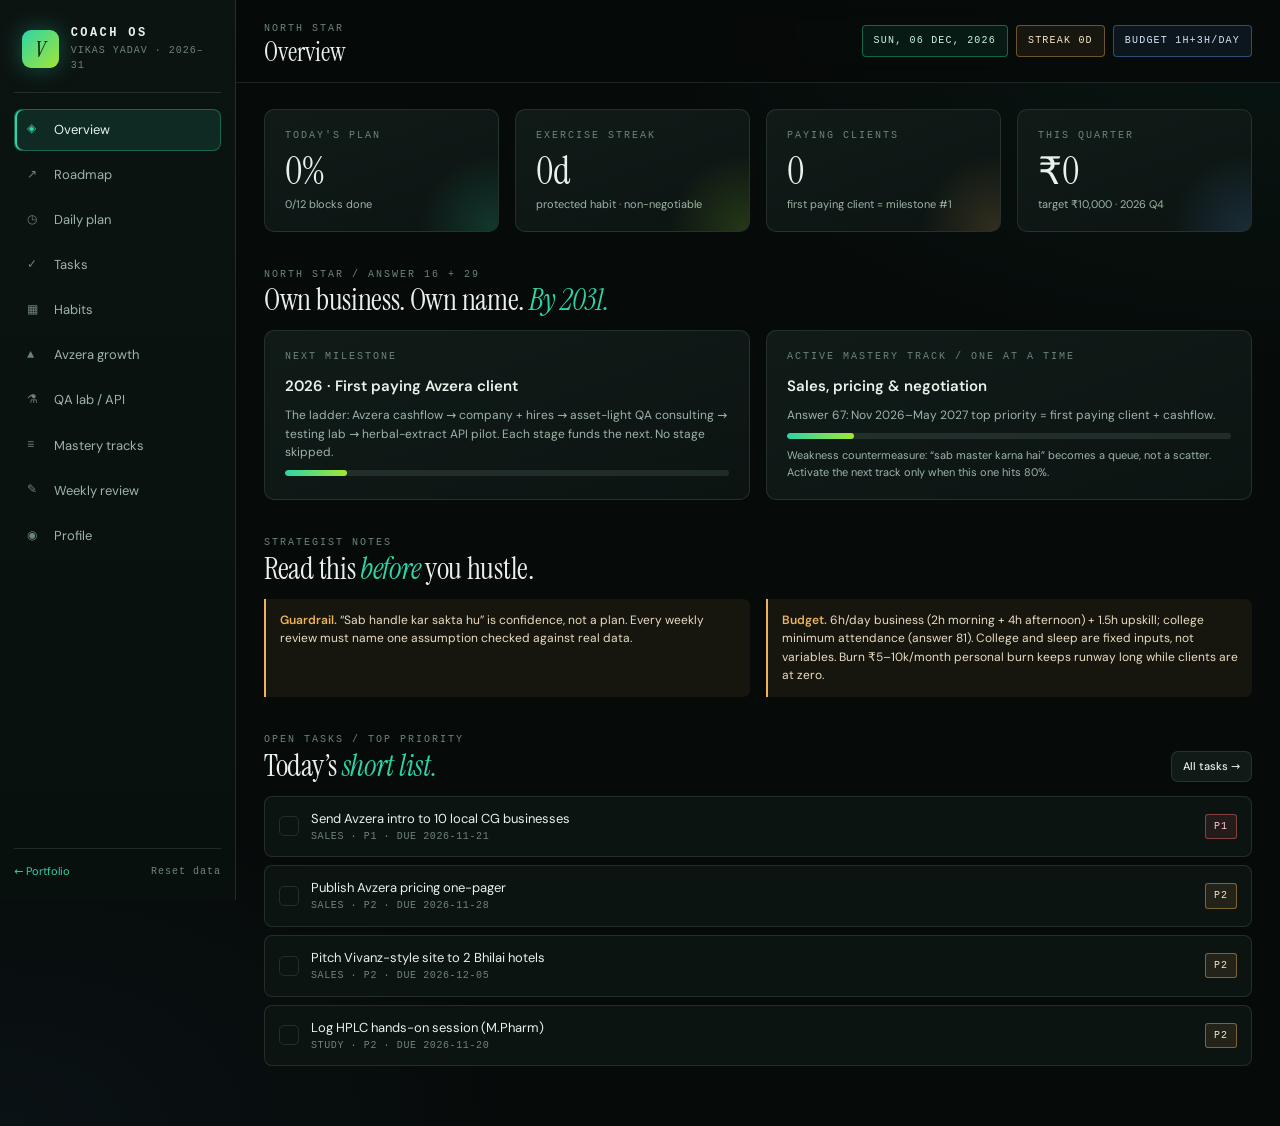
==== coach/index.html @ 81adb716 "Update portfolio to vikasyadav.is-a.dev Publish the full static site with canonical domain metadata " ====
<!DOCTYPE html>
<html lang="en">
<head>
<meta charset="UTF-8">
<meta name="viewport" content="width=device-width, initial-scale=1.0">
<title>Vikas Yadav — Life Coach OS</title>
<meta name="description" content="Personal life-coach dashboard for Vikas Yadav: M.Pharm QA + Avzera freelance + QA lab / API business plan, 2026–2031.">
<meta name="theme-color" content="#060a09">
<link rel="preload" as="font" type="font/woff2" href="../assets/fonts/dm-sans-latin.woff2" crossorigin>
<link rel="preload" as="font" type="font/woff2" href="../assets/fonts/instrument-serif-latin.woff2" crossorigin>
<link rel="stylesheet" href="coach.css">
<link rel="icon" href="data:image/svg+xml,%3Csvg xmlns='http://www.w3.org/2000/svg' viewBox='0 0 64 64'%3E%3Crect width='64' height='64' rx='14' fill='%23060a09'/%3E%3Ctext x='32' y='44' font-family='Georgia,serif' font-size='34' fill='%232dd4a7' text-anchor='middle' font-style='italic'%3EV%3C/text%3E%3C/svg%3E">
</head>
<body>
<div class="app">
  <aside class="side">
    <div class="side-brand">
      <span class="brand-mark">V</span>
      <div><b>COACH OS</b><small>VIKAS YADAV · 2026–31</small></div>
    </div>
    <nav class="side-nav" id="sideNav" aria-label="Coach views">
      <button data-view="overview" class="is-active"><i>◈</i>Overview</button>
      <button data-view="roadmap"><i>↗</i>Roadmap</button>
      <button data-view="daily"><i>◷</i>Daily plan</button>
      <button data-view="tasks"><i>✓</i>Tasks</button>
      <button data-view="habits"><i>▦</i>Habits</button>
      <button data-view="avzera"><i>▲</i>Avzera growth</button>
      <button data-view="lab"><i>⚗</i>QA lab / API</button>
      <button data-view="mastery"><i>≡</i>Mastery tracks</button>
      <button data-view="review"><i>✎</i>Weekly review</button>
      <button data-view="profile"><i>◉</i>Profile</button>
    </nav>
    <div class="side-foot">
      <a href="../index.html">← Portfolio</a>
      <button id="resetBtn" title="Reset all local data to the seeded plan">Reset data</button>
    </div>
  </aside>

  <div class="main">
    <header class="top">
      <div class="top-title">
        <span class="eyebrow" id="topEyebrow">NORTH STAR</span>
        <h1 id="topTitle">Overview</h1>
      </div>
      <div class="top-chips">
        <span class="chip chip-teal" id="chipDate"></span>
        <span class="chip chip-amber" id="chipStreak"></span>
        <span class="chip chip-blue" id="chipBudget"></span>
      </div>
    </header>
    <main class="content" id="viewRoot" tabindex="-1"></main>
  </div>
</div>

<div class="drawer-scrim" id="drawerScrim" hidden></div>
<aside class="drawer" id="drawer" aria-label="Detail drawer" hidden>
  <div class="drawer-head">
    <span class="eyebrow" id="drawerKind">DETAIL</span>
    <button class="icon-btn" id="drawerClose" aria-label="Close drawer">✕</button>
  </div>
  <div class="drawer-body" id="drawerBody"></div>
</aside>

<div class="toasts" id="toasts" aria-live="polite"></div>

<script src="coach.js"></script>
</body>
</html>
---- coach/coach.css ----
@font-face{font-family:DM Sans;font-style:normal;font-weight:300 600;font-display:swap;src:url(../assets/fonts/dm-sans-latin.woff2) format("woff2")}@font-face{font-family:"Instrument Serif";font-style:normal;font-weight:400;font-display:swap;src:url(../assets/fonts/instrument-serif-latin.woff2) format("woff2")}@font-face{font-family:"Instrument Serif";font-style:italic;font-weight:400;font-display:swap;src:url(../assets/fonts/instrument-serif-italic-latin.woff2) format("woff2")}:root{--bg:#060a09;--surface:#0c1412;--surface-2:#101b18;--overlay:#152420;--ink:#e8f2ec;--muted:#9db4a9;--faint:#6d8479;--line:rgba(157,180,169,.16);--teal:#2dd4a7;--green:#5ed6a0;--lime:#a3e635;--amber:#f0b25a;--blue:#60a5fa;--magenta:#c484e8;--red:#f87171;--font-body:"DM Sans",system-ui,sans-serif;--font-display:"Instrument Serif",Georgia,serif;--font-mono:Consolas,"SF Mono",Menlo,monospace;--ease:cubic-bezier(.25,1,.5,1)}*{margin:0;padding:0;box-sizing:border-box}html{scrollbar-color:var(--teal) var(--surface);scrollbar-width:thin}body{background:radial-gradient(90% 60% at 100% 0%,rgba(45,212,167,.06),transparent 60%),radial-gradient(70% 50% at 0% 100%,rgba(96,165,250,.05),transparent 60%),var(--bg);color:var(--ink);font-family:var(--font-body);font-size:14px;line-height:1.55}::-webkit-scrollbar{width:10px;height:10px}::-webkit-scrollbar-track{background:var(--surface)}::-webkit-scrollbar-thumb{background:linear-gradient(180deg,var(--teal),#1a8f70);border-radius:6px;border:2px solid var(--surface)}::-webkit-scrollbar-thumb:hover{background:var(--teal)}button{font:inherit;color:inherit;background:none;border:0;cursor:pointer}input,select,textarea{font:inherit;color:var(--ink);background:var(--surface-2);border:1px solid var(--line);border-radius:6px;padding:9px 11px;outline:none}input:focus,select:focus,textarea:focus{border-color:var(--teal);box-shadow:0 0 0 3px #2dd4a726}a{color:var(--teal);text-decoration:none}.eyebrow{font-family:var(--font-mono);font-size:10px;letter-spacing:2px;color:var(--faint);text-transform:uppercase}h2{font-family:var(--font-display);font-weight:400;font-size:30px;letter-spacing:-.01em;line-height:1.1}h2 em{color:var(--teal)}h3{font-size:15px;font-weight:600}.muted{color:var(--muted)}.app{display:grid;grid-template-columns:236px minmax(0,1fr);min-height:100vh}[hidden]{display:none!important}.side{position:sticky;top:0;height:100vh;display:flex;flex-direction:column;background:linear-gradient(180deg,var(--surface),#08100e);border-right:1px solid var(--line);padding:20px 14px}.side-brand{display:flex;gap:12px;align-items:center;padding:4px 8px 18px;border-bottom:1px solid var(--line)}.brand-mark{width:38px;height:38px;border-radius:9px;display:grid;place-items:center;font-family:var(--font-display);font-style:italic;font-size:22px;color:#04100c;background:linear-gradient(135deg,var(--teal),var(--lime));box-shadow:0 0 22px #2dd4a759}.side-brand b{display:block;font-family:var(--font-mono);font-size:12px;letter-spacing:2.4px}.side-brand small{display:block;font-family:var(--font-mono);font-size:10px;letter-spacing:1px;color:var(--faint)}.side-nav{display:flex;flex-direction:column;gap:3px;margin-top:16px;overflow-y:auto}.side-nav button{display:flex;align-items:center;gap:11px;text-align:left;padding:10px 12px;border-radius:8px;color:var(--muted);font-size:13px;border:1px solid transparent;transition:background .18s,color .18s}.side-nav button i{font-style:normal;font-family:var(--font-mono);font-size:12px;width:16px;color:var(--faint)}.side-nav button:hover{background:#2dd4a712;color:var(--ink)}.side-nav button.is-active{background:#2dd4a71f;color:var(--ink);border-color:#2dd4a759;box-shadow:inset 2px 0 0 var(--teal)}.side-nav button.is-active i{color:var(--teal)}.side-foot{margin-top:auto;padding-top:14px;border-top:1px solid var(--line);display:flex;justify-content:space-between;align-items:center;font-size:11px}.side-foot button{color:var(--faint);font-family:var(--font-mono);font-size:10px;letter-spacing:1px}.side-foot button:hover{color:var(--red)}.main{min-width:0;display:flex;flex-direction:column}.top{position:sticky;top:0;z-index:20;display:flex;justify-content:space-between;align-items:center;gap:16px;padding:16px 28px;background:#060a09db;backdrop-filter:blur(12px);border-bottom:1px solid var(--line)}.top h1{font-family:var(--font-display);font-weight:400;font-size:26px;line-height:1.1}.top-chips{display:flex;gap:8px;flex-wrap:wrap;justify-content:flex-end}.chip{font-family:var(--font-mono);font-size:10px;letter-spacing:1.2px;padding:7px 11px;border-radius:4px;border:1px solid var(--line);color:var(--muted);white-space:nowrap}.chip-teal{color:#c9f5e6;border-color:#2dd4a766;background:#2dd4a714}.chip-amber{color:#f7e6c8;border-color:#f0b25a66;background:#f0b25a14}.chip-blue{color:#d6e6fb;border-color:#60a5fa66;background:#60a5fa14}.content{padding:26px 28px 60px;max-width:1180px;width:100%;margin:0 auto;outline:none}.grid{display:grid;gap:16px}.g2{grid-template-columns:1fr 1fr}.g3{grid-template-columns:repeat(3,1fr)}.g4{grid-template-columns:repeat(4,1fr)}.card{background:linear-gradient(160deg,var(--surface-2),var(--surface));border:1px solid var(--line);border-radius:10px;padding:18px 20px}.card h3{margin-bottom:8px}.card .eyebrow{display:block;margin-bottom:10px}.kpi{position:relative;overflow:hidden}.kpi:after{content:"";position:absolute;inset:auto -30% -60% auto;width:150px;height:150px;border-radius:50%;background:radial-gradient(circle,var(--kpi-glow,rgba(45,212,167,.16)),transparent 70%)}.kpi b{display:block;font-family:var(--font-display);font-size:38px;line-height:1.05;font-weight:400}.kpi small{display:block;color:var(--muted);font-size:11px;margin-top:4px}.kpi .eyebrow{margin-bottom:8px}.section-head{display:flex;justify-content:space-between;align-items:end;gap:16px;margin:30px 0 14px;flex-wrap:wrap}.section-head:first-child{margin-top:0}.section-head p{color:var(--muted);font-size:12px;max-width:60ch}.btn{display:inline-flex;align-items:center;gap:8px;padding:9px 16px;border-radius:7px;font-size:12px;font-weight:500;background:linear-gradient(135deg,var(--teal),#1fbf92);color:#04100c;transition:filter .15s,transform .15s}.btn:hover{filter:brightness(1.1)}.btn:active{transform:scale(.97)}.btn-ghost{background:var(--surface-2);color:var(--ink);border:1px solid var(--line)}.btn-ghost:hover{border-color:var(--teal)}.btn-danger{background:#f8717124;color:#fecaca;border:1px solid rgba(248,113,113,.4)}.btn-sm{padding:6px 11px;font-size:11px}.icon-btn{width:30px;height:30px;border-radius:6px;display:grid;place-items:center;color:var(--muted);border:1px solid var(--line)}.icon-btn:hover{color:var(--ink);border-color:var(--teal)}.tag{display:inline-block;font-family:var(--font-mono);font-size:10px;letter-spacing:1px;padding:4px 8px;border-radius:3px;border:1px solid var(--line);color:var(--muted)}.tag-teal{color:#c9f5e6;border-color:#2dd4a773;background:#2dd4a71a}.tag-amber{color:#f7e6c8;border-color:#f0b25a73;background:#f0b25a1a}.tag-blue{color:#d6e6fb;border-color:#60a5fa73;background:#60a5fa1a}.tag-magenta{color:#eed9f9;border-color:#c484e873;background:#c484e81a}.tag-lime{color:#eaf9c9;border-color:#a3e63573;background:#a3e6351a}.tag-red{color:#fecaca;border-color:#f8717173;background:#f871711a}.bar{height:6px;border-radius:4px;background:#9db4a924;overflow:hidden;margin-top:8px}.bar i{display:block;height:100%;border-radius:4px;background:linear-gradient(90deg,var(--teal),var(--lime));transition:width .5s var(--ease)}.note{border-left:2px solid var(--amber);background:#f0b25a12;padding:12px 14px;border-radius:0 7px 7px 0;color:#e9dcc3;font-size:12px}.note b{color:var(--amber)}.list{display:flex;flex-direction:column;gap:8px}.row-item{display:flex;align-items:center;gap:12px;padding:12px 14px;background:var(--surface);border:1px solid var(--line);border-radius:8px;transition:border-color .15s,background .15s}.row-item:hover{border-color:#2dd4a766}.row-item.is-done{opacity:.55}.row-item.is-done .row-title{text-decoration:line-through}.row-item.dragging{opacity:.4;border-style:dashed}.row-item.drag-over{border-color:var(--teal);box-shadow:0 -2px 0 var(--teal)}.row-title{flex:1;min-width:0;font-size:13px;cursor:pointer}.row-title small{display:block;color:var(--faint);font-size:10px;font-family:var(--font-mono);letter-spacing:.6px}.row-check{width:20px;height:20px;border-radius:5px;border:1px solid var(--line);display:grid;place-items:center;color:transparent;flex:none}.row-check.on{background:var(--teal);border-color:var(--teal);color:#04100c}.drag-handle{cursor:grab;color:var(--faint);font-family:var(--font-mono);flex:none}.toolbar{display:flex;gap:8px;flex-wrap:wrap;align-items:center;margin-bottom:14px}.toolbar input[type=search]{flex:1;min-width:160px}.toolbar select{padding:8px 10px;font-size:12px}.saved-views{display:flex;gap:6px;flex-wrap:wrap;margin-bottom:12px}.saved-views button{font-family:var(--font-mono);font-size:10px;letter-spacing:1px;padding:6px 10px;border-radius:20px;border:1px solid var(--line);color:var(--muted)}.saved-views button:hover{border-color:var(--teal);color:var(--ink)}.saved-views button.is-on{border-color:var(--teal);color:#c9f5e6;background:#2dd4a71a}.bulk-bar{display:flex;gap:10px;align-items:center;padding:10px 14px;margin-bottom:12px;border-radius:8px;background:#60a5fa1a;border:1px solid rgba(96,165,250,.35);font-size:12px}.habit-grid{display:grid;grid-template-columns:1.4fr repeat(7,1fr);gap:6px;align-items:center}.habit-grid .h-head{font-family:var(--font-mono);font-size:10px;letter-spacing:1px;color:var(--faint);text-align:center}.habit-grid .h-name{font-size:12px;color:var(--muted)}.h-cell{height:34px;border-radius:6px;border:1px solid var(--line);background:var(--surface);transition:background .15s}.h-cell:hover{border-color:var(--teal)}.h-cell.on{background:linear-gradient(135deg,#2dd4a7d9,#a3e635b3);border-color:var(--teal);box-shadow:0 0 12px #2dd4a740}.h-cell.today{outline:1px solid var(--amber);outline-offset:2px}.stage{position:relative;padding:18px 20px 18px 26px;border:1px solid var(--line);border-radius:10px;background:var(--surface)}.stage:before{content:"";position:absolute;left:10px;top:22px;bottom:22px;width:2px;background:linear-gradient(180deg,var(--stage-hue,var(--teal)),transparent)}.stage .year{font-family:var(--font-mono);font-size:10px;letter-spacing:2px;color:var(--stage-hue,var(--teal))}.stage h3{margin:6px 0;font-size:17px}.stage p{color:var(--muted);font-size:12px}.stage .ms{display:flex;gap:8px;align-items:center;margin-top:10px;font-size:12px}.stage .ms button{flex:none}.check{display:flex;gap:10px;align-items:flex-start;padding:8px 0;border-bottom:1px dashed var(--line);font-size:12.5px;color:var(--muted)}.check:last-child{border-bottom:0}.check.on{color:var(--ink)}.check .row-check{margin-top:1px}.drawer-scrim{position:fixed;inset:0;z-index:60;background:#03060599;backdrop-filter:blur(4px)}.drawer{position:fixed;top:0;right:0;bottom:0;z-index:61;width:min(440px,100vw);background:linear-gradient(180deg,var(--overlay),var(--surface));border-left:1px solid rgba(45,212,167,.3);box-shadow:-30px 0 70px #00000080;display:flex;flex-direction:column;animation:drawer-in .3s var(--ease)}@keyframes drawer-in{0%{transform:translate(40px);opacity:0}to{transform:none;opacity:1}}.drawer-head{display:flex;justify-content:space-between;align-items:center;padding:16px 20px;border-bottom:1px solid var(--line)}.drawer-body{padding:20px;overflow-y:auto;display:flex;flex-direction:column;gap:14px}.drawer-body label{display:block;font-family:var(--font-mono);font-size:10px;letter-spacing:1.4px;color:var(--faint);margin-bottom:6px}.drawer-body input,.drawer-body select,.drawer-body textarea{width:100%}.drawer-body textarea{min-height:90px;resize:vertical}.drawer-actions{display:flex;gap:10px;margin-top:6px;flex-wrap:wrap}.toasts{position:fixed;bottom:18px;left:50%;transform:translate(-50%);z-index:80;display:flex;flex-direction:column;gap:8px;align-items:center}.toast{display:flex;gap:14px;align-items:center;padding:11px 16px;border-radius:9px;background:var(--overlay);border:1px solid rgba(45,212,167,.4);box-shadow:0 14px 40px #00000080;font-size:12.5px;animation:toast-in .25s var(--ease)}.toast button{color:var(--teal);font-weight:600;font-size:12px}@keyframes toast-in{0%{transform:translateY(12px);opacity:0}to{transform:none;opacity:1}}.review-form{display:grid;gap:12px}.review-form .g2{gap:12px}.review-entry{border-left:2px solid var(--teal)}.review-entry .eyebrow{margin-bottom:6px}.fact{display:flex;justify-content:space-between;gap:14px;padding:9px 0;border-bottom:1px dashed var(--line);font-size:12.5px}.fact:last-child{border-bottom:0}.fact span:first-child{color:var(--faint);font-family:var(--font-mono);font-size:10px;letter-spacing:1.2px;padding-top:3px}.fact span:last-child{text-align:right;color:var(--ink)}@media(max-width:980px){.g4,.g3{grid-template-columns:1fr 1fr}}@media(max-width:820px){.app{grid-template-columns:minmax(0,1fr)}.side{position:sticky;top:0;height:auto;z-index:30;flex-direction:row;align-items:center;gap:12px;padding:10px 12px;border-right:0;border-bottom:1px solid var(--line);min-width:0}.side-brand{padding:0;border:0;flex:none}.side-brand div{display:none}.side-nav{flex-direction:row;margin:0;overflow-x:auto;flex:1;min-width:0}.side-nav button{white-space:nowrap;padding:8px 11px;font-size:12px}.side-foot{display:none}.top{padding:12px 16px}.top h1{font-size:21px}.content{padding:18px 14px 50px}.g2,.g3,.g4{grid-template-columns:1fr}.habit-grid{grid-template-columns:1.2fr repeat(7,1fr);gap:4px}.h-cell{height:28px}}@media(max-width:820px){.top{flex-direction:column;align-items:stretch;gap:10px}.top-chips{justify-content:flex-start}.side-nav button,.btn,.btn-sm,.toolbar select,.saved-views button{min-height:44px}.icon-btn{width:44px;height:44px}.h-cell{height:44px}.row-check{position:relative}.row-check:after{content:"";position:absolute;inset:-12px}}
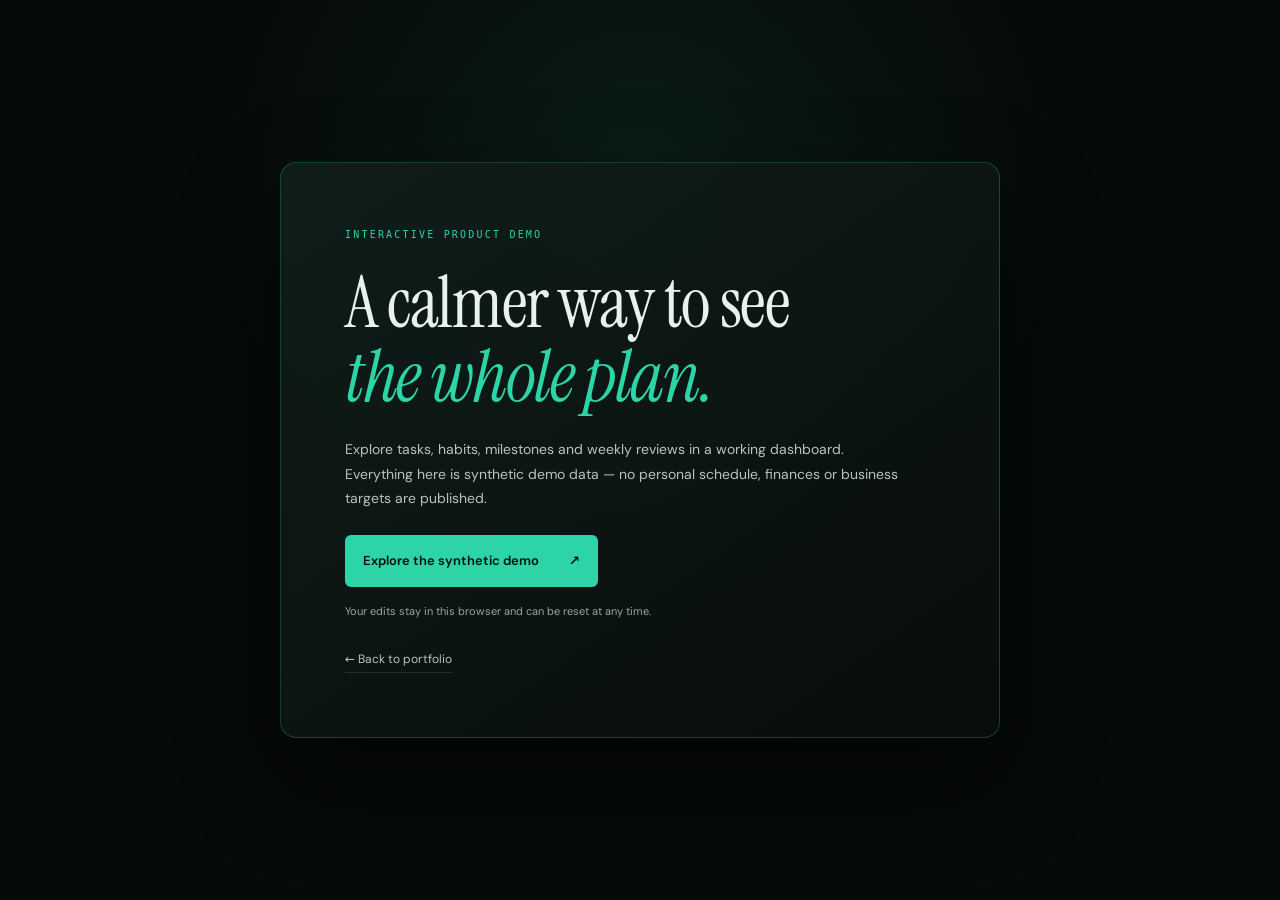
==== commit 87fff50e: "Deploy audited portfolio and privacy-safe Coach" ====
--- a/coach/index.html
+++ b/coach/index.html
@@ -2,37 +2,65 @@
 <html lang="en">
 <head>
 <meta charset="UTF-8">
-<meta name="viewport" content="width=device-width, initial-scale=1.0">
-<title>Vikas Yadav — Life Coach OS</title>
-<meta name="description" content="Personal life-coach dashboard for Vikas Yadav: M.Pharm QA + Avzera freelance + QA lab / API business plan, 2026–2031.">
+<meta name="viewport" content="width=device-width, initial-scale=1.0, viewport-fit=cover">
+<meta name="robots" content="noindex, nofollow">
+<title>Coach OS — Public Demo</title>
+<meta name="description" content="An interactive planning dashboard demo with synthetic data. Personal Coach OS data is not published.">
 <meta name="theme-color" content="#060a09">
 <link rel="preload" as="font" type="font/woff2" href="../assets/fonts/dm-sans-latin.woff2" crossorigin>
 <link rel="preload" as="font" type="font/woff2" href="../assets/fonts/instrument-serif-latin.woff2" crossorigin>
 <link rel="stylesheet" href="coach.css">
-<link rel="icon" href="data:image/svg+xml,%3Csvg xmlns='http://www.w3.org/2000/svg' viewBox='0 0 64 64'%3E%3Crect width='64' height='64' rx='14' fill='%23060a09'/%3E%3Ctext x='32' y='44' font-family='Georgia,serif' font-size='34' fill='%232dd4a7' text-anchor='middle' font-style='italic'%3EV%3C/text%3E%3C/svg%3E">
+<link rel="icon" href="data:image/svg+xml,%3Csvg xmlns='http://www.w3.org/2000/svg' viewBox='0 0 64 64'%3E%3Crect width='64' height='64' rx='14' fill='%23060a09'/%3E%3Ctext x='32' y='44' font-family='Georgia,serif' font-size='34' fill='%232dd4a7' text-anchor='middle' font-style='italic'%3EC%3C/text%3E%3C/svg%3E">
 </head>
 <body>
-<div class="app">
-  <aside class="side">
+<a class="skip-link" id="skipLink" href="#viewRoot" hidden>Skip to dashboard</a>
+<main class="demo-gate" id="demoGate" aria-labelledby="demoGateTitle">
+  <div class="demo-gate-card">
+    <span class="demo-kicker">INTERACTIVE PRODUCT DEMO</span>
+    <h1 id="demoGateTitle">A calmer way to see<br><em>the whole plan.</em></h1>
+    <p>Explore tasks, habits, milestones and weekly reviews in a working dashboard. Everything here is synthetic demo data — no personal schedule, finances or business targets are published.</p>
+    <button class="demo-enter" id="demoEnter" type="button">Explore the synthetic demo <span aria-hidden="true">↗</span></button>
+    <small>Your edits stay in this browser and can be reset at any time.</small>
+    <a href="../index.html">← Back to portfolio</a>
+  </div>
+</main>
+<div class="app" id="coachApp" hidden>
+  <aside class="side" aria-label="Coach OS navigation">
     <div class="side-brand">
-      <span class="brand-mark">V</span>
-      <div><b>COACH OS</b><small>VIKAS YADAV · 2026–31</small></div>
+      <span class="brand-mark" aria-hidden="true">C</span>
+      <div><b>COACH OS</b><small>PUBLIC DEMO · SYNTHETIC DATA</small></div>
     </div>
     <nav class="side-nav" id="sideNav" aria-label="Coach views">
-      <button data-view="overview" class="is-active"><i>◈</i>Overview</button>
-      <button data-view="roadmap"><i>↗</i>Roadmap</button>
-      <button data-view="daily"><i>◷</i>Daily plan</button>
-      <button data-view="tasks"><i>✓</i>Tasks</button>
-      <button data-view="habits"><i>▦</i>Habits</button>
-      <button data-view="avzera"><i>▲</i>Avzera growth</button>
-      <button data-view="lab"><i>⚗</i>QA lab / API</button>
-      <button data-view="mastery"><i>≡</i>Mastery tracks</button>
-      <button data-view="review"><i>✎</i>Weekly review</button>
-      <button data-view="profile"><i>◉</i>Profile</button>
+      <div class="nav-group" role="group" aria-labelledby="navPlanLabel">
+        <span class="nav-group-label" id="navPlanLabel">Plan</span>
+        <div class="nav-group-items">
+          <button type="button" data-view="overview" class="is-active" aria-current="page"><i aria-hidden="true">◈</i>Overview</button>
+          <button type="button" data-view="roadmap"><i aria-hidden="true">↗</i>Roadmap</button>
+          <button type="button" data-view="daily"><i aria-hidden="true">◷</i>Daily plan</button>
+          <button type="button" data-view="tasks"><i aria-hidden="true">✓</i>Tasks</button>
+        </div>
+      </div>
+      <div class="nav-group" role="group" aria-labelledby="navPracticeLabel">
+        <span class="nav-group-label" id="navPracticeLabel">Practice</span>
+        <div class="nav-group-items">
+          <button type="button" data-view="habits"><i aria-hidden="true">▦</i>Habits</button>
+          <button type="button" data-view="lab"><i aria-hidden="true">⚗</i>QA process demo</button>
+          <button type="button" data-view="mastery"><i aria-hidden="true">≡</i>Mastery tracks</button>
+        </div>
+      </div>
+      <div class="nav-group" role="group" aria-labelledby="navGrowthLabel">
+        <span class="nav-group-label" id="navGrowthLabel">Growth</span>
+        <div class="nav-group-items">
+          <button type="button" data-view="pipeline"><i aria-hidden="true">▲</i>Project pipeline</button>
+          <button type="button" data-view="review"><i aria-hidden="true">✎</i>Weekly review</button>
+          <button type="button" data-view="profile"><i aria-hidden="true">◉</i>Profile</button>
+        </div>
+      </div>
     </nav>
     <div class="side-foot">
       <a href="../index.html">← Portfolio</a>
-      <button id="resetBtn" title="Reset all local data to the seeded plan">Reset data</button>
+      <span class="demo-label">Synthetic data only</span>
+      <button id="resetBtn" type="button" title="Reset the synthetic demo data">Reset demo</button>
     </div>
   </aside>
 
@@ -42,26 +70,41 @@
         <span class="eyebrow" id="topEyebrow">NORTH STAR</span>
         <h1 id="topTitle">Overview</h1>
       </div>
-      <div class="top-chips">
-        <span class="chip chip-teal" id="chipDate"></span>
-        <span class="chip chip-amber" id="chipStreak"></span>
-        <span class="chip chip-blue" id="chipBudget"></span>
+      <div class="top-actions">
+        <div class="top-chips">
+          <span class="chip chip-teal" id="chipDate"></span>
+          <span class="chip chip-amber" id="chipStreak"></span>
+          <span class="chip chip-blue" id="chipBudget"></span>
+        </div>
+        <button class="btn btn-ghost btn-sm reset-mobile" id="resetMobileBtn" type="button">Reset demo</button>
       </div>
     </header>
-    <main class="content" id="viewRoot" tabindex="-1"></main>
+    <div class="storage-status" id="storageStatus" role="status" aria-live="polite" hidden>
+      <span id="storageStatusText"></span>
+      <div class="storage-actions">
+        <button class="btn btn-ghost btn-sm" id="retryStorageBtn" type="button">Try again</button>
+        <button class="btn btn-ghost btn-sm" id="useSessionBtn" type="button" hidden>Keep session edits</button>
+        <button class="btn btn-ghost btn-sm" id="resetStorageBtn" type="button">Reset demo</button>
+      </div>
+    </div>
+    <main class="content" id="viewRoot" tabindex="-1" aria-labelledby="topTitle"></main>
   </div>
 </div>
 
-<div class="drawer-scrim" id="drawerScrim" hidden></div>
-<aside class="drawer" id="drawer" aria-label="Detail drawer" hidden>
+<dialog class="drawer" id="drawer" role="dialog" aria-modal="true" aria-labelledby="drawerTitle" aria-describedby="drawerDescription">
   <div class="drawer-head">
-    <span class="eyebrow" id="drawerKind">DETAIL</span>
-    <button class="icon-btn" id="drawerClose" aria-label="Close drawer">✕</button>
+    <div>
+      <span class="eyebrow" id="drawerKind">PUBLIC DEMO EDITOR</span>
+      <h2 id="drawerTitle">Detail</h2>
+    </div>
+    <button class="icon-btn" id="drawerClose" type="button" aria-label="Close dialog">✕</button>
   </div>
+  <p class="sr-only" id="drawerDescription">Edit synthetic demo details. Press Escape or use Close dialog to return.</p>
   <div class="drawer-body" id="drawerBody"></div>
-</aside>
+</dialog>
 
 <div class="toasts" id="toasts" aria-live="polite"></div>
+<div class="sr-only" id="announcer" role="status" aria-live="polite" aria-atomic="true"></div>
 
 <script src="coach.js"></script>
 </body>
--- a/coach/coach.css
+++ b/coach/coach.css
@@ -1 +1 @@
-@font-face{font-family:DM Sans;font-style:normal;font-weight:300 600;font-display:swap;src:url(../assets/fonts/dm-sans-latin.woff2) format("woff2")}@font-face{font-family:"Instrument Serif";font-style:normal;font-weight:400;font-display:swap;src:url(../assets/fonts/instrument-serif-latin.woff2) format("woff2")}@font-face{font-family:"Instrument Serif";font-style:italic;font-weight:400;font-display:swap;src:url(../assets/fonts/instrument-serif-italic-latin.woff2) format("woff2")}:root{--bg:#060a09;--surface:#0c1412;--surface-2:#101b18;--overlay:#152420;--ink:#e8f2ec;--muted:#9db4a9;--faint:#6d8479;--line:rgba(157,180,169,.16);--teal:#2dd4a7;--green:#5ed6a0;--lime:#a3e635;--amber:#f0b25a;--blue:#60a5fa;--magenta:#c484e8;--red:#f87171;--font-body:"DM Sans",system-ui,sans-serif;--font-display:"Instrument Serif",Georgia,serif;--font-mono:Consolas,"SF Mono",Menlo,monospace;--ease:cubic-bezier(.25,1,.5,1)}*{margin:0;padding:0;box-sizing:border-box}html{scrollbar-color:var(--teal) var(--surface);scrollbar-width:thin}body{background:radial-gradient(90% 60% at 100% 0%,rgba(45,212,167,.06),transparent 60%),radial-gradient(70% 50% at 0% 100%,rgba(96,165,250,.05),transparent 60%),var(--bg);color:var(--ink);font-family:var(--font-body);font-size:14px;line-height:1.55}::-webkit-scrollbar{width:10px;height:10px}::-webkit-scrollbar-track{background:var(--surface)}::-webkit-scrollbar-thumb{background:linear-gradient(180deg,var(--teal),#1a8f70);border-radius:6px;border:2px solid var(--surface)}::-webkit-scrollbar-thumb:hover{background:var(--teal)}button{font:inherit;color:inherit;background:none;border:0;cursor:pointer}input,select,textarea{font:inherit;color:var(--ink);background:var(--surface-2);border:1px solid var(--line);border-radius:6px;padding:9px 11px;outline:none}input:focus,select:focus,textarea:focus{border-color:var(--teal);box-shadow:0 0 0 3px #2dd4a726}a{color:var(--teal);text-decoration:none}.eyebrow{font-family:var(--font-mono);font-size:10px;letter-spacing:2px;color:var(--faint);text-transform:uppercase}h2{font-family:var(--font-display);font-weight:400;font-size:30px;letter-spacing:-.01em;line-height:1.1}h2 em{color:var(--teal)}h3{font-size:15px;font-weight:600}.muted{color:var(--muted)}.app{display:grid;grid-template-columns:236px minmax(0,1fr);min-height:100vh}[hidden]{display:none!important}.side{position:sticky;top:0;height:100vh;display:flex;flex-direction:column;background:linear-gradient(180deg,var(--surface),#08100e);border-right:1px solid var(--line);padding:20px 14px}.side-brand{display:flex;gap:12px;align-items:center;padding:4px 8px 18px;border-bottom:1px solid var(--line)}.brand-mark{width:38px;height:38px;border-radius:9px;display:grid;place-items:center;font-family:var(--font-display);font-style:italic;font-size:22px;color:#04100c;background:linear-gradient(135deg,var(--teal),var(--lime));box-shadow:0 0 22px #2dd4a759}.side-brand b{display:block;font-family:var(--font-mono);font-size:12px;letter-spacing:2.4px}.side-brand small{display:block;font-family:var(--font-mono);font-size:10px;letter-spacing:1px;color:var(--faint)}.side-nav{display:flex;flex-direction:column;gap:3px;margin-top:16px;overflow-y:auto}.side-nav button{display:flex;align-items:center;gap:11px;text-align:left;padding:10px 12px;border-radius:8px;color:var(--muted);font-size:13px;border:1px solid transparent;transition:background .18s,color .18s}.side-nav button i{font-style:normal;font-family:var(--font-mono);font-size:12px;width:16px;color:var(--faint)}.side-nav button:hover{background:#2dd4a712;color:var(--ink)}.side-nav button.is-active{background:#2dd4a71f;color:var(--ink);border-color:#2dd4a759;box-shadow:inset 2px 0 0 var(--teal)}.side-nav button.is-active i{color:var(--teal)}.side-foot{margin-top:auto;padding-top:14px;border-top:1px solid var(--line);display:flex;justify-content:space-between;align-items:center;font-size:11px}.side-foot button{color:var(--faint);font-family:var(--font-mono);font-size:10px;letter-spacing:1px}.side-foot button:hover{color:var(--red)}.main{min-width:0;display:flex;flex-direction:column}.top{position:sticky;top:0;z-index:20;display:flex;justify-content:space-between;align-items:center;gap:16px;padding:16px 28px;background:#060a09db;backdrop-filter:blur(12px);border-bottom:1px solid var(--line)}.top h1{font-family:var(--font-display);font-weight:400;font-size:26px;line-height:1.1}.top-chips{display:flex;gap:8px;flex-wrap:wrap;justify-content:flex-end}.chip{font-family:var(--font-mono);font-size:10px;letter-spacing:1.2px;padding:7px 11px;border-radius:4px;border:1px solid var(--line);color:var(--muted);white-space:nowrap}.chip-teal{color:#c9f5e6;border-color:#2dd4a766;background:#2dd4a714}.chip-amber{color:#f7e6c8;border-color:#f0b25a66;background:#f0b25a14}.chip-blue{color:#d6e6fb;border-color:#60a5fa66;background:#60a5fa14}.content{padding:26px 28px 60px;max-width:1180px;width:100%;margin:0 auto;outline:none}.grid{display:grid;gap:16px}.g2{grid-template-columns:1fr 1fr}.g3{grid-template-columns:repeat(3,1fr)}.g4{grid-template-columns:repeat(4,1fr)}.card{background:linear-gradient(160deg,var(--surface-2),var(--surface));border:1px solid var(--line);border-radius:10px;padding:18px 20px}.card h3{margin-bottom:8px}.card .eyebrow{display:block;margin-bottom:10px}.kpi{position:relative;overflow:hidden}.kpi:after{content:"";position:absolute;inset:auto -30% -60% auto;width:150px;height:150px;border-radius:50%;background:radial-gradient(circle,var(--kpi-glow,rgba(45,212,167,.16)),transparent 70%)}.kpi b{display:block;font-family:var(--font-display);font-size:38px;line-height:1.05;font-weight:400}.kpi small{display:block;color:var(--muted);font-size:11px;margin-top:4px}.kpi .eyebrow{margin-bottom:8px}.section-head{display:flex;justify-content:space-between;align-items:end;gap:16px;margin:30px 0 14px;flex-wrap:wrap}.section-head:first-child{margin-top:0}.section-head p{color:var(--muted);font-size:12px;max-width:60ch}.btn{display:inline-flex;align-items:center;gap:8px;padding:9px 16px;border-radius:7px;font-size:12px;font-weight:500;background:linear-gradient(135deg,var(--teal),#1fbf92);color:#04100c;transition:filter .15s,transform .15s}.btn:hover{filter:brightness(1.1)}.btn:active{transform:scale(.97)}.btn-ghost{background:var(--surface-2);color:var(--ink);border:1px solid var(--line)}.btn-ghost:hover{border-color:var(--teal)}.btn-danger{background:#f8717124;color:#fecaca;border:1px solid rgba(248,113,113,.4)}.btn-sm{padding:6px 11px;font-size:11px}.icon-btn{width:30px;height:30px;border-radius:6px;display:grid;place-items:center;color:var(--muted);border:1px solid var(--line)}.icon-btn:hover{color:var(--ink);border-color:var(--teal)}.tag{display:inline-block;font-family:var(--font-mono);font-size:10px;letter-spacing:1px;padding:4px 8px;border-radius:3px;border:1px solid var(--line);color:var(--muted)}.tag-teal{color:#c9f5e6;border-color:#2dd4a773;background:#2dd4a71a}.tag-amber{color:#f7e6c8;border-color:#f0b25a73;background:#f0b25a1a}.tag-blue{color:#d6e6fb;border-color:#60a5fa73;background:#60a5fa1a}.tag-magenta{color:#eed9f9;border-color:#c484e873;background:#c484e81a}.tag-lime{color:#eaf9c9;border-color:#a3e63573;background:#a3e6351a}.tag-red{color:#fecaca;border-color:#f8717173;background:#f871711a}.bar{height:6px;border-radius:4px;background:#9db4a924;overflow:hidden;margin-top:8px}.bar i{display:block;height:100%;border-radius:4px;background:linear-gradient(90deg,var(--teal),var(--lime));transition:width .5s var(--ease)}.note{border-left:2px solid var(--amber);background:#f0b25a12;padding:12px 14px;border-radius:0 7px 7px 0;color:#e9dcc3;font-size:12px}.note b{color:var(--amber)}.list{display:flex;flex-direction:column;gap:8px}.row-item{display:flex;align-items:center;gap:12px;padding:12px 14px;background:var(--surface);border:1px solid var(--line);border-radius:8px;transition:border-color .15s,background .15s}.row-item:hover{border-color:#2dd4a766}.row-item.is-done{opacity:.55}.row-item.is-done .row-title{text-decoration:line-through}.row-item.dragging{opacity:.4;border-style:dashed}.row-item.drag-over{border-color:var(--teal);box-shadow:0 -2px 0 var(--teal)}.row-title{flex:1;min-width:0;font-size:13px;cursor:pointer}.row-title small{display:block;color:var(--faint);font-size:10px;font-family:var(--font-mono);letter-spacing:.6px}.row-check{width:20px;height:20px;border-radius:5px;border:1px solid var(--line);display:grid;place-items:center;color:transparent;flex:none}.row-check.on{background:var(--teal);border-color:var(--teal);color:#04100c}.drag-handle{cursor:grab;color:var(--faint);font-family:var(--font-mono);flex:none}.toolbar{display:flex;gap:8px;flex-wrap:wrap;align-items:center;margin-bottom:14px}.toolbar input[type=search]{flex:1;min-width:160px}.toolbar select{padding:8px 10px;font-size:12px}.saved-views{display:flex;gap:6px;flex-wrap:wrap;margin-bottom:12px}.saved-views button{font-family:var(--font-mono);font-size:10px;letter-spacing:1px;padding:6px 10px;border-radius:20px;border:1px solid var(--line);color:var(--muted)}.saved-views button:hover{border-color:var(--teal);color:var(--ink)}.saved-views button.is-on{border-color:var(--teal);color:#c9f5e6;background:#2dd4a71a}.bulk-bar{display:flex;gap:10px;align-items:center;padding:10px 14px;margin-bottom:12px;border-radius:8px;background:#60a5fa1a;border:1px solid rgba(96,165,250,.35);font-size:12px}.habit-grid{display:grid;grid-template-columns:1.4fr repeat(7,1fr);gap:6px;align-items:center}.habit-grid .h-head{font-family:var(--font-mono);font-size:10px;letter-spacing:1px;color:var(--faint);text-align:center}.habit-grid .h-name{font-size:12px;color:var(--muted)}.h-cell{height:34px;border-radius:6px;border:1px solid var(--line);background:var(--surface);transition:background .15s}.h-cell:hover{border-color:var(--teal)}.h-cell.on{background:linear-gradient(135deg,#2dd4a7d9,#a3e635b3);border-color:var(--teal);box-shadow:0 0 12px #2dd4a740}.h-cell.today{outline:1px solid var(--amber);outline-offset:2px}.stage{position:relative;padding:18px 20px 18px 26px;border:1px solid var(--line);border-radius:10px;background:var(--surface)}.stage:before{content:"";position:absolute;left:10px;top:22px;bottom:22px;width:2px;background:linear-gradient(180deg,var(--stage-hue,var(--teal)),transparent)}.stage .year{font-family:var(--font-mono);font-size:10px;letter-spacing:2px;color:var(--stage-hue,var(--teal))}.stage h3{margin:6px 0;font-size:17px}.stage p{color:var(--muted);font-size:12px}.stage .ms{display:flex;gap:8px;align-items:center;margin-top:10px;font-size:12px}.stage .ms button{flex:none}.check{display:flex;gap:10px;align-items:flex-start;padding:8px 0;border-bottom:1px dashed var(--line);font-size:12.5px;color:var(--muted)}.check:last-child{border-bottom:0}.check.on{color:var(--ink)}.check .row-check{margin-top:1px}.drawer-scrim{position:fixed;inset:0;z-index:60;background:#03060599;backdrop-filter:blur(4px)}.drawer{position:fixed;top:0;right:0;bottom:0;z-index:61;width:min(440px,100vw);background:linear-gradient(180deg,var(--overlay),var(--surface));border-left:1px solid rgba(45,212,167,.3);box-shadow:-30px 0 70px #00000080;display:flex;flex-direction:column;animation:drawer-in .3s var(--ease)}@keyframes drawer-in{0%{transform:translate(40px);opacity:0}to{transform:none;opacity:1}}.drawer-head{display:flex;justify-content:space-between;align-items:center;padding:16px 20px;border-bottom:1px solid var(--line)}.drawer-body{padding:20px;overflow-y:auto;display:flex;flex-direction:column;gap:14px}.drawer-body label{display:block;font-family:var(--font-mono);font-size:10px;letter-spacing:1.4px;color:var(--faint);margin-bottom:6px}.drawer-body input,.drawer-body select,.drawer-body textarea{width:100%}.drawer-body textarea{min-height:90px;resize:vertical}.drawer-actions{display:flex;gap:10px;margin-top:6px;flex-wrap:wrap}.toasts{position:fixed;bottom:18px;left:50%;transform:translate(-50%);z-index:80;display:flex;flex-direction:column;gap:8px;align-items:center}.toast{display:flex;gap:14px;align-items:center;padding:11px 16px;border-radius:9px;background:var(--overlay);border:1px solid rgba(45,212,167,.4);box-shadow:0 14px 40px #00000080;font-size:12.5px;animation:toast-in .25s var(--ease)}.toast button{color:var(--teal);font-weight:600;font-size:12px}@keyframes toast-in{0%{transform:translateY(12px);opacity:0}to{transform:none;opacity:1}}.review-form{display:grid;gap:12px}.review-form .g2{gap:12px}.review-entry{border-left:2px solid var(--teal)}.review-entry .eyebrow{margin-bottom:6px}.fact{display:flex;justify-content:space-between;gap:14px;padding:9px 0;border-bottom:1px dashed var(--line);font-size:12.5px}.fact:last-child{border-bottom:0}.fact span:first-child{color:var(--faint);font-family:var(--font-mono);font-size:10px;letter-spacing:1.2px;padding-top:3px}.fact span:last-child{text-align:right;color:var(--ink)}@media(max-width:980px){.g4,.g3{grid-template-columns:1fr 1fr}}@media(max-width:820px){.app{grid-template-columns:minmax(0,1fr)}.side{position:sticky;top:0;height:auto;z-index:30;flex-direction:row;align-items:center;gap:12px;padding:10px 12px;border-right:0;border-bottom:1px solid var(--line);min-width:0}.side-brand{padding:0;border:0;flex:none}.side-brand div{display:none}.side-nav{flex-direction:row;margin:0;overflow-x:auto;flex:1;min-width:0}.side-nav button{white-space:nowrap;padding:8px 11px;font-size:12px}.side-foot{display:none}.top{padding:12px 16px}.top h1{font-size:21px}.content{padding:18px 14px 50px}.g2,.g3,.g4{grid-template-columns:1fr}.habit-grid{grid-template-columns:1.2fr repeat(7,1fr);gap:4px}.h-cell{height:28px}}@media(max-width:820px){.top{flex-direction:column;align-items:stretch;gap:10px}.top-chips{justify-content:flex-start}.side-nav button,.btn,.btn-sm,.toolbar select,.saved-views button{min-height:44px}.icon-btn{width:44px;height:44px}.h-cell{height:44px}.row-check{position:relative}.row-check:after{content:"";position:absolute;inset:-12px}}
+@font-face{font-family:DM Sans;font-style:normal;font-weight:300 600;font-display:swap;src:url(../assets/fonts/dm-sans-latin.woff2) format("woff2")}@font-face{font-family:"Instrument Serif";font-style:normal;font-weight:400;font-display:swap;src:url(../assets/fonts/instrument-serif-latin.woff2) format("woff2")}@font-face{font-family:"Instrument Serif";font-style:italic;font-weight:400;font-display:swap;src:url(../assets/fonts/instrument-serif-italic-latin.woff2) format("woff2")}:root{--bg:#060a09;--surface:#0c1412;--surface-2:#101b18;--overlay:#152420;--ink:#e8f2ec;--muted:#9db4a9;--faint:#93aa9e;--line:rgba(157,180,169,.16);--teal:#2dd4a7;--green:#5ed6a0;--lime:#a3e635;--amber:#f0b25a;--blue:#60a5fa;--magenta:#c484e8;--red:#f87171;--font-body:"DM Sans",system-ui,sans-serif;--font-display:"Instrument Serif",Georgia,serif;--font-mono:Consolas,"SF Mono",Menlo,monospace;--ease:cubic-bezier(.25,1,.5,1)}*{margin:0;padding:0;box-sizing:border-box}html{scrollbar-color:var(--teal) var(--surface);scrollbar-width:thin}body{background:radial-gradient(90% 60% at 100% 0%,rgba(45,212,167,.06),transparent 60%),radial-gradient(70% 50% at 0% 100%,rgba(96,165,250,.05),transparent 60%),var(--bg);color:var(--ink);font-family:var(--font-body);font-size:14px;line-height:1.55;caret-color:var(--teal)}::selection{background:#2dd4a74d;color:var(--ink)}::-webkit-scrollbar{width:10px;height:10px}::-webkit-scrollbar-track{background:var(--surface)}::-webkit-scrollbar-thumb{background:linear-gradient(180deg,var(--teal),#1a8f70);border-radius:6px;border:2px solid var(--surface)}::-webkit-scrollbar-thumb:hover{background:var(--teal)}button{font:inherit;color:inherit;background:none;border:0;cursor:pointer}button:disabled{cursor:not-allowed;opacity:.5}input,select,textarea{font:inherit;color:var(--ink);background:var(--surface-2);border:1px solid var(--line);border-radius:6px;padding:9px 11px;outline:none;max-width:100%}.compact-input{font-size:12px}input::placeholder,textarea::placeholder{color:var(--muted);opacity:1}input[aria-invalid=true]{border-color:var(--red);box-shadow:0 0 0 3px #f8717126}input:focus,select:focus,textarea:focus{border-color:var(--teal);box-shadow:0 0 0 3px #2dd4a726}input:focus-visible,select:focus-visible,textarea:focus-visible{outline:2px solid var(--teal);outline-offset:2px}button:focus-visible,a:focus-visible,[tabindex]:focus-visible{outline:2px solid var(--teal);outline-offset:3px}a{color:var(--teal);text-decoration:none;text-underline-offset:3px}a:hover{text-decoration:underline}.sr-only{position:absolute!important;width:1px!important;height:1px!important;padding:0!important;margin:-1px!important;overflow:hidden!important;clip:rect(0,0,0,0)!important;white-space:nowrap!important;border:0!important}.skip-link{position:fixed;top:10px;left:10px;z-index:100;transform:translateY(-160%);padding:10px 14px;border-radius:6px;background:var(--teal);color:#04100c;font-weight:600}.skip-link:focus{transform:none;text-decoration:none}.reset-mobile{display:none}.eyebrow{font-family:var(--font-mono);font-size:10px;letter-spacing:2px;color:var(--faint);text-transform:uppercase}h2{font-family:var(--font-display);font-weight:400;font-size:30px;letter-spacing:-.01em;line-height:1.1}h2 em{color:var(--teal)}h3{font-size:15px;font-weight:600}.muted{color:var(--muted)}.app{display:grid;grid-template-columns:236px minmax(0,1fr);min-height:100vh}[hidden]{display:none!important}.side{position:sticky;top:0;height:100vh;display:flex;flex-direction:column;background:linear-gradient(180deg,var(--surface),#08100e);border-right:1px solid var(--line);padding:20px 14px}.side-brand{display:flex;gap:12px;align-items:center;padding:4px 8px 18px;border-bottom:1px solid var(--line)}.brand-mark{width:38px;height:38px;border-radius:9px;display:grid;place-items:center;font-family:var(--font-display);font-style:italic;font-size:22px;color:#04100c;background:linear-gradient(135deg,var(--teal),var(--lime));box-shadow:0 0 22px #2dd4a759}.side-brand b{display:block;font-family:var(--font-mono);font-size:12px;letter-spacing:2.4px}.side-brand small{display:block;font-family:var(--font-mono);font-size:10px;letter-spacing:1px;color:var(--faint)}.side-nav{display:flex;flex-direction:column;gap:14px;margin-top:16px;overflow-y:auto;padding:3px}.nav-group{display:flex;flex-direction:column;gap:4px}.nav-group-label{padding:0 12px;color:var(--faint);font-family:var(--font-mono);font-size:11px;letter-spacing:1.2px;text-transform:uppercase}.nav-group-items{display:flex;flex-direction:column;gap:3px}.side-nav button{display:flex;align-items:center;gap:11px;text-align:left;padding:10px 12px;border-radius:8px;color:var(--muted);font-size:13px;border:1px solid transparent;transition:background .18s,color .18s}.side-nav button i{font-style:normal;font-family:var(--font-mono);font-size:12px;width:16px;color:var(--faint)}.side-nav button:hover{background:#2dd4a712;color:var(--ink)}.side-nav button.is-active{background:#2dd4a71f;color:var(--ink);border-color:#2dd4a759;box-shadow:inset 2px 0 0 var(--teal)}.side-nav button.is-active i{color:var(--teal)}.side-foot{margin-top:auto;padding-top:14px;border-top:1px solid var(--line);display:flex;justify-content:space-between;align-items:center;font-size:11px;gap:8px;flex-wrap:wrap}.side-foot button{color:var(--faint);font-family:var(--font-mono);font-size:11px;letter-spacing:1px;min-height:32px}.side-foot button:hover{color:var(--red)}.main{min-width:0;display:flex;flex-direction:column}.top{position:sticky;top:0;z-index:20;display:flex;justify-content:space-between;align-items:center;gap:16px;padding:16px 28px;background:#060a09db;backdrop-filter:blur(12px);border-bottom:1px solid var(--line)}.top h1{font-family:var(--font-display);font-weight:400;font-size:26px;line-height:1.1}.top-chips{display:flex;gap:8px;flex-wrap:wrap;justify-content:flex-end}.top-actions{display:flex;align-items:center;justify-content:flex-end;gap:10px;min-width:0}.chip{font-family:var(--font-mono);font-size:10px;letter-spacing:1.2px;padding:7px 11px;border-radius:4px;border:1px solid var(--line);color:var(--muted);white-space:nowrap}.chip-teal{color:#c9f5e6;border-color:#2dd4a766;background:#2dd4a714}.chip-amber{color:#f7e6c8;border-color:#f0b25a66;background:#f0b25a14}.chip-blue{color:#d6e6fb;border-color:#60a5fa66;background:#60a5fa14}.content{padding:26px 28px 60px;max-width:1180px;width:100%;margin:0 auto;outline:none}.storage-status{margin:14px 28px 0;padding:12px 14px;border:1px solid rgba(248,113,113,.5);border-radius:8px;background:#f871711a;color:#fecaca;font-size:12.5px;display:flex;align-items:center;justify-content:space-between;gap:12px;flex-wrap:wrap}.storage-actions{display:flex;gap:8px;flex-wrap:wrap}.storage-status .btn{color:var(--ink)}.grid{display:grid;gap:16px}.g2{grid-template-columns:1fr 1fr}.g3{grid-template-columns:repeat(3,1fr)}.g4{grid-template-columns:repeat(4,1fr)}.card{background:linear-gradient(160deg,var(--surface-2),var(--surface));border:1px solid var(--line);border-radius:10px;padding:18px 20px;min-width:0;overflow-wrap:anywhere}.card h3{margin-bottom:8px}.card .eyebrow{display:block;margin-bottom:10px}.kpi{position:relative;overflow:hidden}.kpi:after{content:"";position:absolute;inset:auto -30% -60% auto;width:150px;height:150px;border-radius:50%;background:radial-gradient(circle,var(--kpi-glow,rgba(45,212,167,.16)),transparent 70%)}.kpi b{display:block;font-family:var(--font-display);font-size:38px;line-height:1.05;font-weight:400}.kpi small{display:block;color:var(--muted);font-size:11px;margin-top:4px}.kpi .eyebrow{margin-bottom:8px}.kpi b,.chip,.tag,.fact,.progress-meta{font-variant-numeric:tabular-nums}.section-head{display:flex;justify-content:space-between;align-items:end;gap:16px;margin:30px 0 14px;flex-wrap:wrap}.section-head:first-child{margin-top:0}.section-head p{color:var(--muted);font-size:12px;max-width:60ch}.demo-guide{margin-top:18px;padding:16px 18px;display:grid;grid-template-columns:1.1fr repeat(3,1fr);gap:18px;align-items:start;background:var(--surface);border:1px solid var(--line);border-radius:10px}.demo-guide h2{font-size:24px;line-height:1.15}.demo-guide p{color:var(--muted);font-size:12px;overflow-wrap:anywhere}.demo-guide b{display:block;color:var(--ink);font-size:12px;margin-bottom:3px}.empty-state{padding:24px 18px;text-align:center;background:var(--surface);border:1px dashed rgba(157,180,169,.32);border-radius:10px}.empty-state h3{margin-bottom:6px}.empty-state p{max-width:48ch;margin:0 auto 14px;color:var(--muted);font-size:12.5px}.progress-meta{display:flex;justify-content:space-between;gap:10px;margin-top:8px;color:var(--muted);font-size:11px}.mastery-gate{margin-top:12px;color:var(--muted);font-size:12px}.btn{display:inline-flex;align-items:center;gap:8px;padding:9px 16px;border-radius:7px;font-size:12px;font-weight:500;background:linear-gradient(135deg,var(--teal),#1fbf92);color:#04100c;transition:filter .15s,transform .15s}.btn:hover{filter:brightness(1.1)}.btn:active{transform:scale(.97)}.btn-ghost{background:var(--surface-2);color:var(--ink);border:1px solid var(--line)}.btn-ghost:hover{border-color:var(--teal)}.btn-danger{background:#f8717124;color:#fecaca;border:1px solid rgba(248,113,113,.4)}.btn-sm{padding:6px 11px;font-size:11px}.icon-btn{width:30px;height:30px;border-radius:6px;display:grid;place-items:center;color:var(--muted);border:1px solid var(--line)}.icon-btn:hover{color:var(--ink);border-color:var(--teal)}.tag{display:inline-block;font-family:var(--font-mono);font-size:10px;letter-spacing:1px;padding:4px 8px;border-radius:3px;border:1px solid var(--line);color:var(--muted)}.tag-teal{color:#c9f5e6;border-color:#2dd4a773;background:#2dd4a71a}.tag-amber{color:#f7e6c8;border-color:#f0b25a73;background:#f0b25a1a}.tag-blue{color:#d6e6fb;border-color:#60a5fa73;background:#60a5fa1a}.tag-magenta{color:#eed9f9;border-color:#c484e873;background:#c484e81a}.tag-lime{color:#eaf9c9;border-color:#a3e63573;background:#a3e6351a}.tag-red{color:#fecaca;border-color:#f8717173;background:#f871711a}.bar{height:6px;border-radius:4px;background:#9db4a924;overflow:hidden;margin-top:8px}.bar i{display:block;height:100%;border-radius:4px;background:linear-gradient(90deg,var(--teal),var(--lime));transition:width .5s var(--ease)}.note{border-left:2px solid var(--amber);background:#f0b25a12;padding:12px 14px;border-radius:0 7px 7px 0;color:#e9dcc3;font-size:12px}.note b{color:var(--amber)}.list{display:flex;flex-direction:column;gap:8px}.row-item{display:flex;align-items:center;gap:12px;padding:12px 14px;min-width:0;background:var(--surface);border:1px solid var(--line);border-radius:8px;transition:border-color .15s,background .15s}.row-item:hover{border-color:#2dd4a766}.row-item.is-done{background:#9db4a90a}.row-item.is-done .row-title{text-decoration:line-through;color:var(--muted)}.row-item.dragging{opacity:.4;border-style:dashed}.row-item.drag-over{border-color:var(--teal);box-shadow:0 -2px 0 var(--teal)}.row-title{flex:1;min-width:0;font-size:13px;overflow-wrap:anywhere}button.row-title{text-align:left;padding:0;color:inherit;line-height:inherit}button.row-title:hover{color:var(--teal)}.row-title small{display:block;color:var(--faint);font-size:10px;font-family:var(--font-mono);letter-spacing:.6px;overflow-wrap:anywhere}.row-check{width:20px;height:20px;border-radius:5px;border:1px solid var(--line);display:grid;place-items:center;color:transparent;flex:none}.row-check.on{background:var(--teal);border-color:var(--teal);color:#04100c}.drag-handle{cursor:grab;color:var(--faint);font-family:var(--font-mono);flex:none;display:grid;place-items:center;width:24px;min-height:32px;border-radius:5px}.drag-handle:hover{color:var(--teal);background:#2dd4a714}.toolbar{display:flex;gap:8px;flex-wrap:wrap;align-items:center;margin-bottom:14px}.toolbar input[type=search]{flex:1;min-width:160px}.toolbar select{padding:8px 10px;font-size:12px}.saved-views{display:flex;gap:6px;flex-wrap:wrap;margin-bottom:12px}.saved-view{display:inline-flex;align-items:center;border:1px solid var(--line);border-radius:20px;overflow:hidden}.saved-view button{font-family:var(--font-mono);font-size:10px;letter-spacing:1px;padding:6px 10px;color:var(--muted);min-height:32px}.saved-view button:hover{border-color:var(--teal);color:var(--ink)}.saved-view button.is-on{color:#c9f5e6;background:#2dd4a71a}.saved-view .saved-view-delete{padding:6px 9px;color:var(--red);border-left:1px solid var(--line)}.saved-views button:hover{border-color:var(--teal);color:var(--ink)}.saved-views button.is-on{border-color:var(--teal);color:#c9f5e6;background:#2dd4a71a}.bulk-bar{display:flex;gap:10px;align-items:center;padding:10px 14px;margin-bottom:12px;border-radius:8px;background:#60a5fa1a;border:1px solid rgba(96,165,250,.35);font-size:12px}.habit-grid{display:grid;grid-template-columns:1.4fr repeat(7,1fr);gap:6px;align-items:center}.habit-grid .h-head{font-family:var(--font-mono);font-size:10px;letter-spacing:1px;color:var(--faint);text-align:center}.habit-grid .h-name{font-size:12px;color:var(--muted);min-width:0;overflow-wrap:anywhere}.h-cell{height:34px;border-radius:6px;border:1px solid var(--line);background:var(--surface);transition:background .15s;display:grid;place-items:center;color:#04100c;font-weight:700}.h-cell:hover{border-color:var(--teal)}.h-cell.on{background:linear-gradient(135deg,#2dd4a7d9,#a3e635b3);border-color:var(--teal);box-shadow:0 0 12px #2dd4a740}.h-cell.today{outline:1px solid var(--amber);outline-offset:2px}.stage{position:relative;padding:18px 20px 18px 26px;border:1px solid var(--line);border-radius:10px;background:var(--surface)}.stage:before{content:"";position:absolute;left:10px;top:22px;bottom:22px;width:2px;background:linear-gradient(180deg,var(--stage-hue,var(--teal)),transparent)}.stage .year{font-family:var(--font-mono);font-size:10px;letter-spacing:2px;color:var(--stage-hue,var(--teal))}.stage h3{margin:6px 0;font-size:17px}.stage p{color:var(--muted);font-size:12px}.stage .ms{display:flex;gap:8px;align-items:center;margin-top:10px;font-size:12px}.stage .ms button{flex:none}.check{display:flex;gap:10px;align-items:flex-start;padding:8px 0;border-bottom:1px dashed var(--line);font-size:12.5px;color:var(--muted)}.check:last-child{border-bottom:0}.check.on{color:var(--ink)}.check .row-check{margin-top:1px}.drawer{position:fixed;inset:0 0 0 auto;z-index:61;width:min(440px,100vw);max-width:none;max-height:none;height:100vh;height:100dvh;margin:0 0 0 auto;padding:0;overflow:hidden;color:var(--ink);background:linear-gradient(180deg,var(--overlay),var(--surface));border:0;border-left:1px solid rgba(45,212,167,.3);box-shadow:-30px 0 70px #00000080;display:flex;flex-direction:column;animation:drawer-in .3s var(--ease)}.drawer:not([open]){display:none}.drawer::backdrop{background:#030605b8;backdrop-filter:blur(4px)}@keyframes drawer-in{0%{transform:translate(40px);opacity:0}to{transform:none;opacity:1}}.drawer-head{display:flex;justify-content:space-between;align-items:center;gap:16px;padding:16px 20px;border-bottom:1px solid var(--line)}.drawer-head h2{margin-top:4px;font-size:24px}.drawer-body{padding:20px;overflow-y:auto;display:flex;flex-direction:column;gap:14px}.drawer-body label{display:block;font-family:var(--font-mono);font-size:10px;letter-spacing:1.4px;color:var(--faint);margin-bottom:6px}.drawer-body input,.drawer-body select,.drawer-body textarea{width:100%}.drawer-body textarea{min-height:90px;resize:vertical}.drawer-body form{display:flex;flex-direction:column;gap:14px;min-width:0}.drawer-actions{display:flex;gap:10px;margin-top:6px;flex-wrap:wrap}.toasts{position:fixed;bottom:18px;left:50%;transform:translate(-50%);z-index:80;display:flex;flex-direction:column;gap:8px;align-items:center}.toast{display:flex;gap:14px;align-items:center;padding:11px 16px;border-radius:9px;background:var(--overlay);border:1px solid rgba(45,212,167,.4);box-shadow:0 14px 40px #00000080;font-size:12.5px;animation:toast-in .25s var(--ease)}.toast button{color:var(--teal);font-weight:600;font-size:12px}.toast-error{border-color:#f8717199;background:#2a1717;color:#fecaca}.toast-error button{color:#fecaca}@keyframes toast-in{0%{transform:translateY(12px);opacity:0}to{transform:none;opacity:1}}.review-form{display:grid;gap:12px}.review-form .g2{gap:12px}.review-entry{border-left:2px solid var(--teal)}.review-entry .eyebrow{margin-bottom:6px}.fact{display:flex;justify-content:space-between;gap:14px;padding:9px 0;border-bottom:1px dashed var(--line);font-size:12.5px}.fact:last-child{border-bottom:0}.fact span:first-child{color:var(--faint);font-family:var(--font-mono);font-size:10px;letter-spacing:1.2px;padding-top:3px;flex:none}.fact span:last-child{text-align:right;color:var(--ink);min-width:0;overflow-wrap:anywhere}@media(max-width:980px){.g4,.g3,.demo-guide{grid-template-columns:1fr 1fr}.demo-guide h2{grid-column:1/-1}}@media(max-width:820px){.app{grid-template-columns:minmax(0,1fr)}.side{position:sticky;top:0;height:auto;z-index:30;flex-direction:row;align-items:center;gap:10px;padding:10px 12px;border-right:0;border-bottom:1px solid var(--line);min-width:0}.side-brand{padding:0;border:0;flex:none}.side-brand div{display:none}.side-nav{flex-direction:row;align-items:stretch;gap:0;margin:0;padding:2px;overflow-x:auto;overflow-y:hidden;flex:1;min-width:0;scroll-snap-type:x proximity;scroll-padding-inline:4px}.nav-group{flex:none;flex-direction:row;align-items:center;gap:5px;padding:0 14px 0 4px;border-right:1px solid var(--line);scroll-snap-align:start}.nav-group:last-child{border-right:0;padding-right:4px}.nav-group-label{padding:0 3px;font-size:11px;letter-spacing:.8px}.nav-group-items{flex-direction:row;gap:4px}.side-nav button{white-space:nowrap;padding:8px 11px;font-size:12px;min-height:44px}.side-nav button i,.side-foot{display:none}.top{position:static;padding:12px 16px}.top h1{font-size:21px}.top-actions{width:100%;justify-content:space-between;align-items:center}.reset-mobile{display:inline-flex;flex:none}.content{padding:18px 14px 50px}.storage-status{margin:10px 14px 0}.g2,.g3{grid-template-columns:1fr}.g4{grid-template-columns:repeat(2,minmax(0,1fr))}.kpi{padding:14px}.kpi b{font-size:32px}.habit-grid{grid-template-columns:1.2fr repeat(7,1fr);gap:4px}.h-cell{height:28px}}@media(max-width:820px){.top{flex-direction:column;align-items:stretch;gap:10px}.top-chips{justify-content:flex-start}.side-nav button,.btn,.btn-sm,.toolbar select,.saved-views button{min-height:44px}.icon-btn{width:44px;height:44px}.h-cell{height:44px}.row-check{position:relative}.row-check:after{content:"";position:absolute;inset:-12px}input,select,textarea{font-size:16px!important;min-height:44px}.drag-handle{min-width:36px;min-height:44px}}@media(max-width:600px){.demo-guide{grid-template-columns:1fr;gap:12px}.demo-guide h2{grid-column:auto}.row-item{flex-wrap:wrap;gap:8px}.row-item>.tag{margin-inline-start:auto}.drawer-head,.drawer-body{padding-inline:16px}.storage-actions{width:100%}}@media(prefers-reduced-motion:reduce){*,*:before,*:after{animation-duration:.01ms!important;animation-iteration-count:1!important;transition-duration:.01ms!important;scroll-behavior:auto!important}}.demo-gate{min-height:100vh;display:grid;place-items:center;padding:32px 20px;background:radial-gradient(circle at 50% 20%,rgba(45,212,167,.09),transparent 45%),var(--bg)}.demo-gate-card{width:min(720px,100%);padding:clamp(30px,6vw,64px);border:1px solid rgba(45,212,167,.24);border-radius:16px;background:linear-gradient(145deg,#111f1be6,#080e0cf5);box-shadow:0 40px 100px #00000073}.demo-kicker{display:block;font-family:var(--font-mono);font-size:10px;letter-spacing:2.2px;color:var(--teal);margin-bottom:24px}.demo-gate h1{font-family:var(--font-display);font-size:clamp(42px,7vw,72px);font-weight:400;line-height:1.02;letter-spacing:-1.4px}.demo-gate h1 em{color:var(--teal)}.demo-gate p{max-width:56ch;color:#b8c4bf;font-size:14px;line-height:1.75;margin:24px 0}.demo-enter{display:inline-flex;align-items:center;justify-content:space-between;gap:30px;min-height:52px;padding:13px 18px;border-radius:6px;background:var(--teal);color:#04110d;font-size:13px;font-weight:600;transition:transform .2s,background .2s}.demo-enter:hover{background:#63e6bf;transform:translateY(-2px)}.demo-gate small{display:block;color:var(--faint);font-size:11px;margin-top:16px}.demo-gate a{display:inline-block;margin-top:30px;color:#b8c4bf;font-size:12px;border-bottom:1px solid var(--line);padding-bottom:4px}.demo-label{font-family:var(--font-mono);font-size:9px;letter-spacing:.6px;color:var(--teal)}@media(max-width:520px){.demo-gate{padding:18px 12px}.demo-gate-card{padding:30px 22px}.demo-enter{width:100%;gap:12px}}
